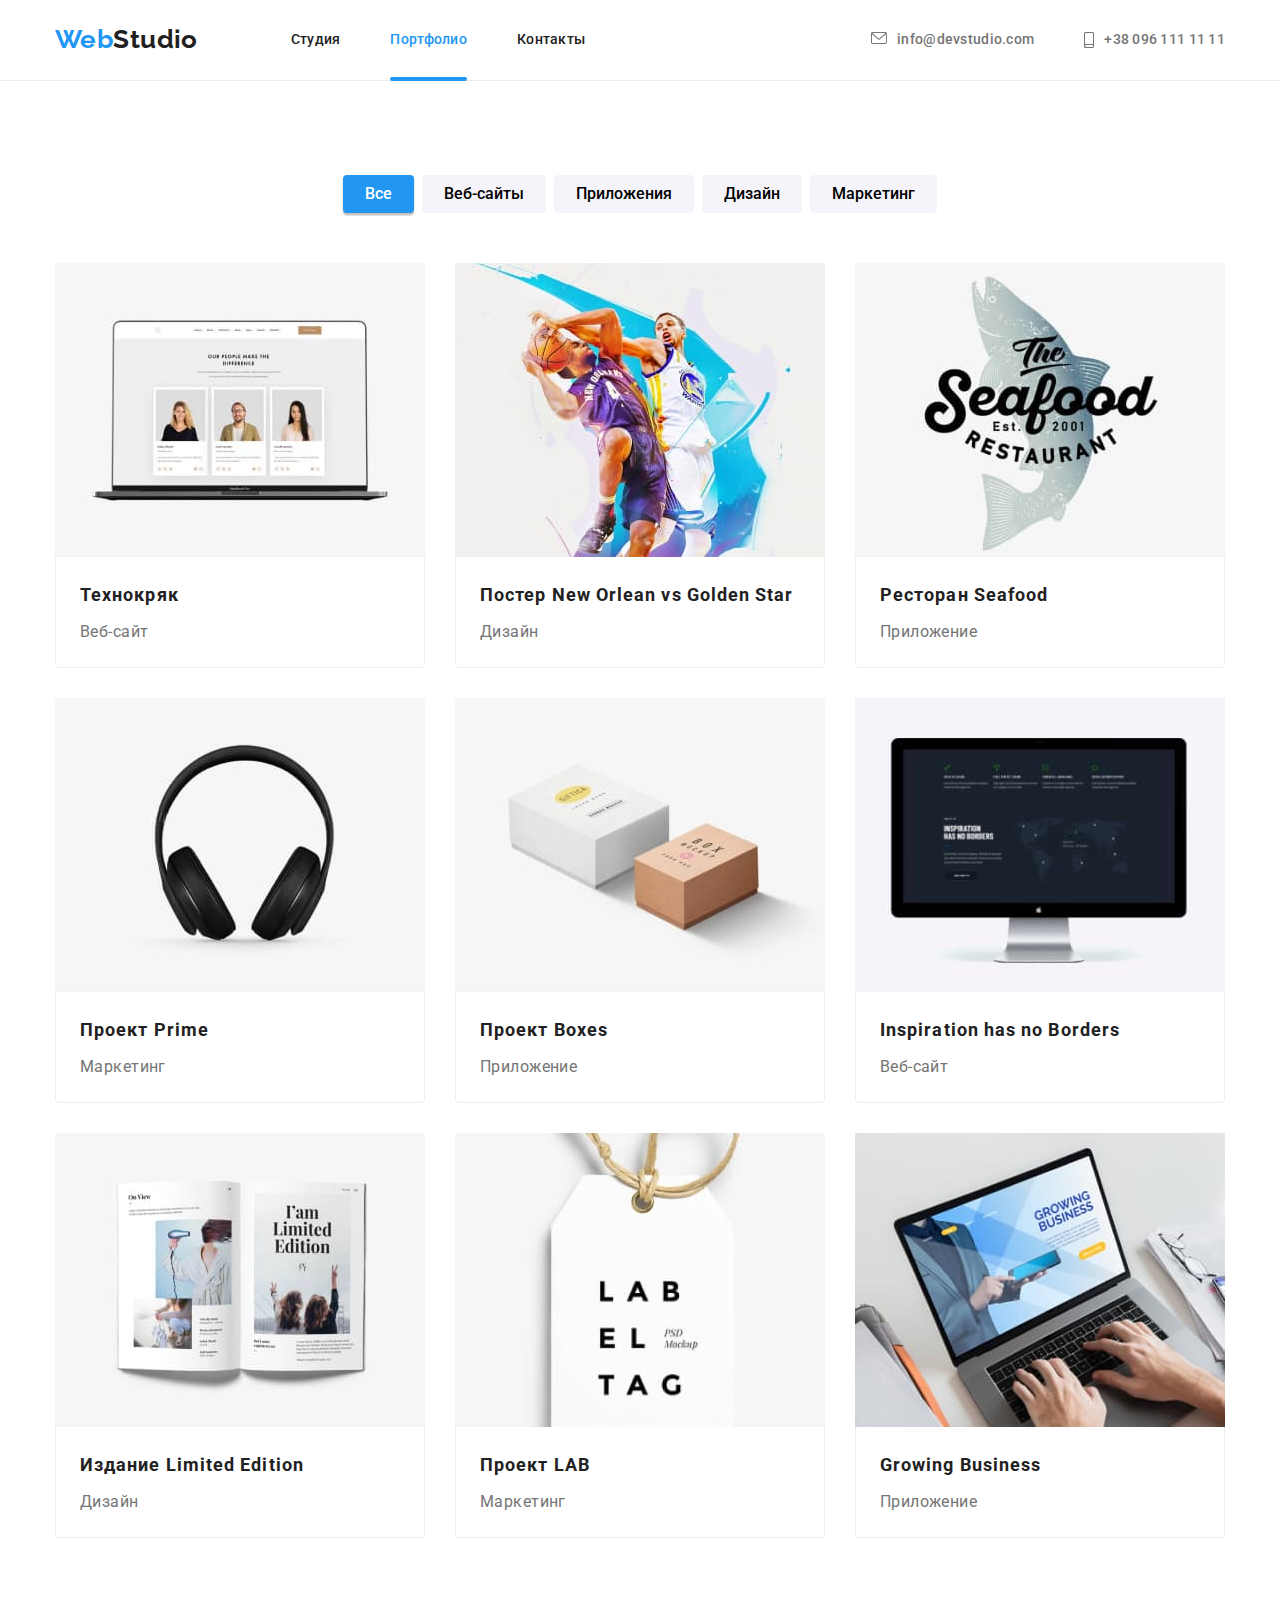
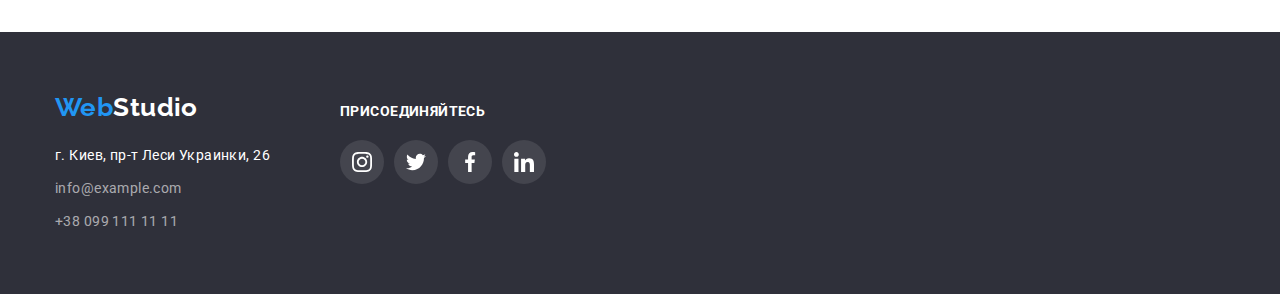
==== portfolio.html @ 127bb528 "initial commit" ====
<!DOCTYPE html>
<html lang="ru">
<head>
    <meta charset="UTF-8">
    <meta http-equiv="X-UA-Compatible" content="IE=edge">
    <meta name="viewport" content="width=device-width, initial-scale=1.0">
    <title>Портфолио</title>
    <link rel="shortcut icon" type="image/x-icon" href="./images/favicon.ico">
    <link rel="preconnect" href="https://fonts.googleapis.com">
    <link rel="preconnect" href="https://fonts.gstatic.com" crossorigin>
    <link href="https://fonts.googleapis.com/css2?family=Raleway:wght@700&family=Roboto:wght@400;500;700;900&display=swap" rel="stylesheet">
    <link rel="stylesheet" href="https://cdnjs.cloudflare.com/ajax/libs/modern-normalize/1.0.0/modern-normalize.min.css">    
    <link rel="stylesheet" href="css/styles.css">
</head>
<body>

    <header class="header">
        <div class="container">
            <nav class="site-nav">
                <a href="./index.html" class="logo">Web<span class="logo-header">Studio</span></a>
                <ul class="list">
                    <li class="list-item">
                        <a href="./index.html" class="link">Студия</a>
                    </li>
                    <li class="list-item">
                        <a href="./portfolio.html" class="link current">Портфолио</a>
                    </li>
                    <li class="list-item">
                        <a href="#contacts" class="link">Контакты</a>
                    </li>
                </ul>
            </nav>
            <ul class="contact-nav list">
                <li class="list-item">
                    <a href="mailto:info@devstudio.com" class="link">
                        <svg class="mail-icon" width=16 height=12>
                            <use href="./images/sprite.svg#icon-envelope"></use>
                        </svg>info@devstudio.com</a>
                </li>
                <li class="list-item">
                    <a href="tel:+380961111111" class="link">
                        <svg class="smartphone-icon" width=10 height=16>
                            <use href="./images/sprite.svg#icon-smartphone"></use>
                        </svg>+38 096 111 11 11</a>
                </li>
            </ul>
        </div>
    </header>

    <main>

        <h1 class="visually-hidden">Портфолио Веб-студии</h1>
        <section class="portfolio section">
            <div class="container">
                <h2 class="visually-hidden">Фильтр</h2>
                <ul class="filter-list">
                    <li class="item"><button type="button" class="filter-button filter-active">Все</button></li>
                    <li class="item"><button type="button" class="filter-button">Веб-сайты</button></li>
                    <li class="item"><button type="button" class="filter-button">Приложения</button></li>
                    <li class="item"><button type="button" class="filter-button">Дизайн</button></li>
                    <li class="item"><button type="button" class="filter-button">Маркетинг</button></li>
                </ul>
                <h2 class="visually-hidden">Примеры реализованных проектов</h2>
                <ul class="portfolio list">
                    <li class="item">
                        <div class="frame">
                            <img src="./images/technokryak.jpg" alt="Екран отображающий Веб-сайт" width="370">
                            <div class="overlay">
                                <p class="img-text">Технокряк это современная площадка распространения коронавируса. Компании используют эту
                                    платформу для цифрового
                                    шпионажа и атак на защищённые сервера конкурентов.</p>
                            </div>
                        </div>
                        <div class="card">
                            <h3 class="title">Технокряк</h3>
                            <p class="description">Веб-сайт</p>
                        </div>
                    </li>
                    <li class="item">
                        <div class="frame">
                            <img src="./images/poster.jpg" alt="Постер с баскетболистами" width="370">
                            <div class="overlay">
                                <p class="img-text">Lorem ipsum dolor sit amet consectetur adipisicing elit. Maiores praesentium veniam quaerat assumenda consectetur mollitia, architecto incidunt, beatae deserunt alias sapiente labore expedita.</p>
                            </div>
                        </div>
                        <div class="card">
                            <h3 class="title">Постер New Orlean vs Golden Star</h3>
                            <p class="description">Дизайн</p>
                        </div>
                    </li>
                    <li class="item">
                        <div class="frame">
                            <img src="./images/seafood.jpg" alt="Логотип ресторана" width="370">
                            <div class="overlay">
                                <p class="img-text">Lorem ipsum dolor sit amet consectetur adipisicing elit. Maiores praesentium veniam quaerat
                                    assumenda consectetur mollitia, architecto incidunt, beatae deserunt alias sapiente labore expedita.</p>
                            </div>
                        </div>
                        <div class="card">
                            <h3 class="title">Ресторан Seafood</h3>
                            <p class="description">Приложение</p>
                        </div>
                    </li>
                    <li class="item">
                        <div class="frame">
                            <img src="./images/primeproject.jpg" alt="Логотип проекта" width="370">
                            <div class="overlay">
                                <p class="img-text">Lorem ipsum dolor sit amet consectetur adipisicing elit. Maiores praesentium veniam quaerat
                                    assumenda consectetur mollitia, architecto incidunt, beatae deserunt alias sapiente labore expedita.</p>
                            </div>
                        </div>
                        <div class="card">
                            <h3 class="title">Проект Prime</h3>
                            <p class="description">Маркетинг</p>
                        </div>
                    </li>
                    <li class="item">
                        <div class="frame">
                            <img src="./images/boxes.jpg" alt="Коробки" width="370">
                            <div class="overlay">
                                <p class="img-text">Lorem ipsum dolor sit amet consectetur adipisicing elit. Maiores praesentium veniam quaerat
                                    assumenda consectetur mollitia, architecto incidunt, beatae deserunt alias sapiente labore expedita.</p>
                            </div>
                        </div>
                        <div class="card">
                            <h3 class="title">Проект Boxes</h3>
                            <p class="description">Приложение</p>
                        </div>
                    </li>
                    <li class="item">
                        <div class="frame">
                            <img src="./images/inspiration.jpg" alt="Екран отображающий Веб-сайт" width="370">
                            <div class="overlay">
                                <p class="img-text">Lorem ipsum dolor sit amet consectetur adipisicing elit. Maiores praesentium veniam quaerat
                                    assumenda consectetur mollitia, architecto incidunt, beatae deserunt alias sapiente labore expedita.</p>
                            </div>
                        </div>
                        <div class="card">
                            <h3 class="title">Inspiration has no Borders</h3>
                            <p class="description">Веб-сайт</p>
                        </div>
                    </li>
                    <li class="item">
                        <div class="frame">
                            <img src="./images/limited.jpg" alt="Пример издания" width="370">
                            <div class="overlay">
                                <p class="img-text">Lorem ipsum dolor sit amet consectetur adipisicing elit. Maiores praesentium veniam quaerat
                                    assumenda consectetur mollitia, architecto incidunt, beatae deserunt alias sapiente labore expedita.</p>
                            </div>
                        </div>
                        <div class="card">
                            <h3 class="title">Издание Limited Edition</h3>
                            <p class="description">Дизайн</p>
                        </div>
                    </li>
                    <li class="item">
                        <div class="frame">
                            <img src="./images/lab.jpg" alt="Логотип проекта" width="370">
                            <div class="overlay">
                                <p class="img-text">Lorem ipsum dolor sit amet consectetur adipisicing elit. Maiores praesentium veniam quaerat
                                    assumenda consectetur mollitia, architecto incidunt, beatae deserunt alias sapiente labore expedita.</p>
                            </div>
                        </div>
                        <div class="card">
                            <h3 class="title">Проект LAB</h3>
                            <p class="description">Маркетинг</p>
                        </div>
                    </li>
                    <li class="item">
                        <div class="frame">
                            <img src="./images/growingbussines.jpg" alt="Приложение на экране" width="370">
                            <div class="overlay">
                                <p class="img-text">Lorem ipsum dolor sit amet consectetur adipisicing elit. Maiores praesentium veniam quaerat
                                    assumenda consectetur mollitia, architecto incidunt, beatae deserunt alias sapiente labore expedita.</p>
                            </div>
                        </div>
                        <div class="card">
                            <h3 class="title">Growing Business</h3>
                            <p class="description">Приложение</p>
                        </div>
                    </li>
                </ul>
            </div>
        </section>
    </main>

    <footer class="footer section">
        <div class="container">
            <div>
                <a href="./index.html" class="logo">Web<span class="logo-footer">Studio</span></a>
                <address class="contacts" id="contacts">
                    <ul class="list">
                        <li class="item"><a href="https://goo.gl/maps/2jHSUd7QNSbVqYPo9" class="text current">г. Киев, пр-т
                                Леси Украинки, 26</a></li>
                        <li class="item"><a href="mailto:info@example.com" class="text">info@example.com</a></li>
                        <li class="item"><a href="tel:+380991111111" class="text">+38 099 111 11 11</a></li>
                    </ul>
                </address>
            </div>
            <div>
                <h2 class="footer-header">ПРИСОЕДИНЯЙТЕСЬ</h2>
                <ul class="social-list list">
                    <li class="social-item">
                        <a class="social-link" href="#">
                            <svg class="instagram-icon" width="20px" height="20px">
                                <use href="./images/sprite.svg#icon-instagram" />
                            </svg>
                        </a>
                    </li>
                    <li class="social-item">
                        <a class="social-link" href="#">
                            <svg class="twitter-icon" width="20px" height="20px">
                                <use href="./images/sprite.svg#icon-twitter" />
                            </svg>
                        </a>
                    </li>
                    <li class="social-item">
                        <a class="social-link" href="#">
                            <svg class="facebook-icon" width="20px" height="20px">
                                <use href="./images/sprite.svg#icon-facebook" />
                            </svg>
                        </a>
                    </li>
                    <li class="social-item">
                        <a class="social-link" href="#">
                            <svg class="linkedin-icon" width="20px" height="20px">
                                <use href="./images/sprite.svg#icon-linkedin" />
                            </svg>
                        </a>
                    </li>
                </ul>
            </div>
        </div>
    </footer>

</body>
</html>
---- css/styles.css ----
/* Добавление переменных */
:root {
  --main-text-color: #212121;
  --secondary-text-color: #757575;
  --accent-text-color: #2196f3;
  --secondary-backgroung: #2f303a;
  --main-backgroung: #ffffff;
  --light-background: #f5f4fa;
  --light-icons: #afb1b8;
}

/* ----------------------- */

/* Описание общих правил */

p,
h1,
h2,
h3,
h4,
h5,
h6 {
  margin: 0;
}

ul,
ol {
  margin: 0;
  padding: 0;
}

button {
  cursor: pointer;
}

img {
  display: block;
  max-width: 100%;
  height: auto;
}

body {
  background-color: var(--main-backgroung);
  color: var(--main-text-color);
  font-family: 'Roboto', sans-serif;
  font-weight: 400;
  font-size: 14px;
  line-height: 1.71;
  letter-spacing: 0.03em;
}

button {
  font-family: inherit;
}

.list {
  list-style-type: none;
}

.visually-hidden {
  position: absolute;
  width: 1px;
  height: 1px;
  margin: -1px;
  padding: 0;
  overflow: hidden;
  border: 0;
  clip: rect(0 0 0 0);
}

.section {
  padding: 94px 0;
}

.container {
  width: 1200px;
  padding-left: 15px;
  padding-right: 15px;
  margin: 0 auto;
  /* outline: 2px solid red; */
}

/* ------------------------- */

/* Описание стилей хедера */

.header .container,
.site-nav,
.contact-nav {
  display: flex;
  align-items: center;
}

.header {
  border-bottom: 1px solid #ececec;
}

.header .logo {
  padding-top: 24px;
  padding-bottom: 25px;
  font-family: 'Raleway';
  font-weight: bold;
  font-size: 26px;
  line-height: 1.2;
  /* identical to box height */
  color: var(--accent-text-color);
  text-decoration: none;
  margin-right: 93px;
}

.logo-header {
  font-family: 'Raleway';
  color: var(--main-text-color);
}

.site-nav .list {
  display: flex;
}

.site-nav .list .link {
  display: block;
  padding-top: 32px;
  padding-bottom: 32px;
  font-weight: 500;
  font-size: 14px;
  line-height: 1.14;
  letter-spacing: 0.02em;
  color: var(--main-text-color);
  text-decoration: none;
  position: relative;
  transition: color 250ms cubic-bezier(0.4, 0, 0.2, 1);
}

.contact-nav {
  margin-left: auto;
}

.site-nav .list .list-item:not(:last-child),
.contact-nav .list-item:not(:last-child) {
  margin-right: 50px;
}

.contact-nav .list-item .link {
  display: flex;
  justify-content: center;
}

.contact-nav .list-item .link {
  padding-top: 32px;
  padding-bottom: 32px;
  font-weight: 500;
  font-size: 14px;
  line-height: 1.14;
  letter-spacing: 0.02em;
  color: var(--secondary-text-color);
  text-decoration: none;
  transition: color 250ms cubic-bezier(0.4, 0, 0.2, 1);
}

.mail-icon,
.smartphone-icon {
  margin-right: 10px;
  fill: currentColor;
}

.contact-nav .link:hover,
.contact-nav .link:focus,
.site-nav .link:hover,
.site-nav .link:focus {
  color: var(--accent-text-color);
}

.site-nav .link.current {
  color: var(--accent-text-color);
}

.site-nav .link.current::after {
  display: flex;
  content: '';
  position: absolute;
  border-radius: 2px;
  background: var(--accent-text-color);
  height: 4px;
  width: 100%;
  bottom: -1px;
  left: 0px;
}

/* --------------------------------- */

/* Описание стилей футера */

.footer .logo {
  font-family: 'Raleway';
  font-weight: bold;
  font-size: 26px;
  line-height: 1.2;
  color: var(--accent-text-color);
  text-decoration: none;
}

.footer .logo-footer {
  color: #ffffff;
  font-family: 'Raleway';
}

.footer {
  background-color: var(--secondary-backgroung);
  display: flex;
  padding: 60px 0px;
}

.footer .contacts .list {
  margin-top: 20px;
  font-style: normal;
}

.footer .contacts .list .text {
  text-decoration: none;
  font-weight: normal;
  font-size: 14px;
  line-height: 1.71;
  /* or 171% */
  color: rgba(255, 255, 255, 0.6);
  transition: color 250ms cubic-bezier(0.4, 0, 0.2, 1);
}

.footer .contacts .item:not(:last-child) {
  margin-bottom: 9px;
}

.footer .contacts .list .text:hover,
.footer .contacts .list .text:focus {
  color: var(--main-backgroung);
}

.footer .contacts .list .current {
  color: var(--main-backgroung);
}

.footer .contacts .list .item:hover,
.footer .contacts .list .item:focus,
.footer .contacts .list .item:hover,
.footer .contacts .list .item:focus {
  color: rgba(255, 255, 255, 0.6);
}

.footer .footer-header {
  font-weight: bold;
  font-size: 14px;
  line-height: 1.14;
  text-transform: uppercase;
  color: var(--main-backgroung);
  margin-left: 70px;
  margin-bottom: 20px;
}

.footer .container {
  display: flex;
  align-items: baseline;
}

.footer .social-list {
  display: flex;
  align-items: center;
  margin-left: 70px;
}

.footer .social-list .social-item {
  border-radius: 50%;
  align-items: center;
  display: flex;
  justify-content: center;
  background-color: rgba(255, 255, 255, 0.1);
}

.footer .social-list .social-item:not(:last-child) {
  margin-right: 10px;
}

.footer .social-list .social-item .social-link {
  display: block;
  height: 44px;
  width: 44px;
  padding: 12px 12px;
  color: var(--main-backgroung);
  border-radius: 50%;
  transition: background-color 250ms cubic-bezier(0.4, 0, 0.2, 1);
}

.footer .instagram-icon,
.footer .twitter-icon,
.footer .facebook-icon,
.footer .linkedin-icon {
  fill: currentColor;
}

.footer .social-list .social-item .social-link:hover,
.footer .social-list .social-item .social-link:focus {
  background-color: var(--accent-text-color);
  color: var(--main-backgroung);
  border-radius: 50%;
}
/* ----------------------------------------- */

/* Описание стилей секции герой */

.hero {
  background-color: var(--secondary-backgroung);
  background-image: linear-gradient(rgba(47, 48, 58, 0.4), rgba(47, 48, 58, 0.4)),
    url(../images/hero-bg.jpg);
  background-repeat: no-repeat;
  background-size: cover;
  max-width: 1600px;
  background-position: center;
  color: #ffffff;
  text-align: center;
  align-items: center;
  padding: 200px 0px;
  margin: 0 auto;
}

.hero-text {
  font-weight: 900;
  font-size: 44px;
  line-height: 1.36;
  /* or 136% */
  letter-spacing: 0.06em;
  text-transform: uppercase;
  margin: 0px auto 30px;
}

.hero-button {
  font-weight: bold;
  font-size: 16px;
  line-height: 1.87;
  letter-spacing: 0.06em;
  background: var(--accent-text-color);
  border: none;
  border-radius: 4px;
  color: inherit;
  padding: 10px 32px;
  transition: background-color 250ms cubic-bezier(0.4, 0, 0.2, 1);
}

.hero-button:hover,
.hero-button:focus {
  background-color: #188ce8;
  box-shadow: 0px 4px 4px 0px rgba(0, 0, 0, 0.15);
}

.backdrop {
  position: fixed;
  top: 0;
  width: 100vw;
  height: 100vh;
  background: rgba(0, 0, 0, 0.2);
  transition: opacity 500ms, visibility 500ms;
}

.backdrop.is-hidden .modal {
  transform: scale(0.5);
}

.modal {
  width: 528px;
  min-height: 581px;
  background-color: var(--main-backgroung);
  border-radius: 4px;
  position: absolute;
  top: 50%;
  left: 50%;
  transform: translate(-50%, -50%) scale(1);
  transition: transform 500ms;
}

.modal-close {
  width: 30px;
  height: 30px;
  border-radius: 50%;
  border: 1px solid rgba(0, 0, 0, 0.1);
  background-color: transparent;
  display: flex;
  align-items: center;
  justify-content: center;
  position: absolute;
  top: 8px;
  right: 8px;
}

.close-icon {
  fill: var(--main-text-color);
  width: 18px;
  height: 18px;
}

.is-hidden {
  opacity: 0.5;
  pointer-events: none;
  visibility: hidden;
}
/* -------------------------------------------------- */

/* Описание стилей секции особенностей */

.qualities .list {
  display: flex;
  margin: -15px;
}

.qualities .list .item {
  margin: 15px;
  width: calc((100% -120px) / 4);
}

.qualities .list .item .qualities-background {
  display: flex;
  justify-content: center;
  align-items: center;
  width: 270px;
  height: 120px;
  background-color: var(--light-background);
  border-radius: 4px;
  margin-bottom: 30px;
}

.qualities .list .item .title {
  margin-bottom: 10px;
  font-weight: bold;
  font-size: 14px;
  line-height: 1.14;
  text-transform: uppercase;
}

.qualities .list .item .text {
  font-size: 14px;
  line-height: 1.71;
  color: var(--secondary-text-color);
}

/* ---------------------------------- */

/* Описание стилей секции чем мы занимаемся */

.work {
  padding-top: 0px;
}

.work .header {
  margin-bottom: 50px;
  font-weight: bold;
  font-size: 36px;
  line-height: 1.16;
  text-align: center;
  border: none;
}

.work .list {
  display: flex;
}

.work .example:not(:last-child) {
  margin-right: 30px;
}

.work .list .example .thumb {
  position: relative;
  /* overflow: hidden; */
}

.work .list .example .thumb .label {
  color: var(--main-backgroung);
  font-weight: bold;
  font-size: 14px;
  line-height: 1.14;
  text-align: center;
  text-transform: uppercase;
  position: absolute;
  height: 70px;
  width: 100%;
  bottom: 0;
  left: 0;
  padding: 27px 0px;
  background-color: rgba(47, 48, 58, 0.8);
  color: #fff;
}

/* --------------------------------- */

/* Описание стилей секции наша команда */

.our-team {
  background-color: var(--light-background);
  align-items: center;
}

.our-team .header {
  margin-bottom: 50px;
  font-style: normal;
  font-weight: bold;
  font-size: 36px;
  line-height: 1.16;
  text-align: center;
  border: none;
}

.our-team .list {
  display: flex;
}

.our-team .list .item:not(:last-child) {
  margin-right: 30px;
}

.our-team .list .item {
  background-color: var(--main-backgroung);
  box-shadow: 0px 1px 3px rgba(0, 0, 0, 0.12), 0px 1px 1px rgba(0, 0, 0, 0.14),
    0px 2px 1px rgba(0, 0, 0, 0.2);
  border-radius: 0px 0px 4px 4px;
}

.our-team .list .item .title {
  margin-top: 30px;
  margin-bottom: 10px;
  font-weight: 500;
  font-size: 16px;
  line-height: 1.18;
  /* identical to box height */
  text-align: center;
}

.our-team .list .item .role {
  margin-bottom: 16px;
  font-size: 16px;
  line-height: 1.18;
  /* identical to box height */
  text-align: center;
  color: var(--secondary-text-color);
}

.our-team .list .item .social-links {
  display: flex;
  justify-content: center;
}

.our-team .list .item .social-links .social-list {
  display: flex;
  align-items: center;
  margin-bottom: 30px;
}

.our-team .list .item .social-links .social-list .social-item {
  border-radius: 50%;
  align-items: center;
  display: flex;
  justify-content: center;
}

.our-team .list .item .social-links .social-list .social-item:not(:last-child) {
  margin-right: 10px;
}

.our-team .list .item .social-links .social-list .social-item .social-link {
  display: block;
  height: 44px;
  width: 44px;
  padding: 12px 12px;
  color: var(--light-icons);
  border-radius: 50%;
  transition: background-color 250ms cubic-bezier(0.4, 0, 0.2, 1),
    color 250ms cubic-bezier(0.4, 0, 0.2, 1);
}

.instagram-icon,
.twitter-icon,
.facebook-icon,
.linkedin-icon {
  fill: currentColor;
}

.our-team .list .item .social-links .social-list .social-item .social-link:hover,
.our-team .list .item .social-links .social-list .social-item .social-link:focus {
  background-color: var(--accent-text-color);
  color: var(--main-backgroung);
}
/* ----------------------------------- */

/* Описание стилей секции клиентов */

.clients {
  text-align: center;
}

.clients-header {
  font-family: Roboto;
  font-weight: bold;
  font-size: 36px;
  line-height: 1.16;
  color: var(--main-text-color);
  margin-bottom: 50px;
}

.clients .clients-links .clients-list {
  display: flex;
  align-self: center;
}

.clients .clients-links .clients-link {
  padding: 16px 32px;
  width: 170px;
  height: 92px;
  display: block;
  color: var(--light-icons);
  border: 1px solid var(--light-icons);
  border-radius: 4px;
  transition: color 250ms cubic-bezier(0.4, 0, 0.2, 1),
    border-color 250ms cubic-bezier(0.4, 0, 0.2, 1);
}

.clients .clients-links .clients-item:not(:last-child) {
  margin-right: 30px;
}

.clients .clients-links .clients-link:hover,
.clients .clients-links .clients-link:focus {
  color: var(--accent-text-color);
  border-color: var(--accent-text-color);
}

.client-icon {
  fill: currentColor;
}

/* ----------------------------------------- */

/* Фильтр на странице портфолио */

.filter-list {
  display: flex;
  margin-bottom: 50px;
  justify-content: center;
  list-style-type: none;
}

.filter-list .item .filter-button {
  padding: 6px 22px;
  font-weight: 500;
  font-size: 16px;
  line-height: 1.62;
  text-align: center;
  background-color: var(--light-background);
  border-radius: 4px;
  border: none;
  transition: color 250ms cubic-bezier(0.4, 0, 0.2, 1),
    background-color 250ms cubic-bezier(0.4, 0, 0.2, 1),
    box-shadow 250ms cubic-bezier(0.4, 0, 0.2, 1);
}

.filter-list .item:not(:last-child) {
  margin-right: 8px;
}

.filter-list .item .filter-button:hover,
.filter-list .item .filter-button:focus {
  color: var(--main-backgroung);
  background-color: var(--accent-text-color);
  box-shadow: 0px 3px 1px rgba(0, 0, 0, 0.1), 0px 1px 2px rgba(0, 0, 0, 0.08),
    0px 2px 2px rgba(0, 0, 0, 0.12);
}

.filter-list .item .filter-active {
  color: var(--main-backgroung);
  background-color: var(--accent-text-color);
  box-shadow: 0px 3px 1px rgba(0, 0, 0, 0.1), 0px 1px 2px rgba(0, 0, 0, 0.08),
    0px 2px 2px rgba(0, 0, 0, 0.12);
}

/* Описание стилей секции портфолио */

.portfolio .list {
  display: flex;
  flex-wrap: wrap;
  margin: calc(-1 * 15px);
}

.portfolio .list .item {
  margin: 15px;
  background-color: var(--main-backgroung);
  border-radius: 0px 0px 4px 4px;
  flex-basis: calc((100% - 90px) / 3);
  transition: box-shadow 250ms cubic-bezier(0.4, 0, 0.2, 1);
  overflow: hidden;
}

.portfolio .list .item:hover,
.portfolio .list .item:focus {
  cursor: pointer;
  box-shadow: 0px 1px 1px rgba(0, 0, 0, 0.12), 0px 4px 4px rgba(0, 0, 0, 0.06),
    1px 4px 6px rgba(0, 0, 0, 0.16);
}

.portfolio .list .item:nth-child(3) {
  margin-right: 0;
}

.portfolio .list .card {
  padding: 20px 24px;
  border-radius: 0px 0px 4px 4px;
  border: 1px solid #eeeeee;
  border-top: 0;
}

.portfolio .list .item .title {
  font-weight: bold;
  font-size: 18px;
  line-height: 2;
  letter-spacing: 0.06em;
}

.portfolio .list .item .description {
  margin-top: 4px;
  font-size: 16px;
  line-height: 1.875;
  color: var(--secondary-text-color);
}

.portfolio .list .item .frame .overlay {
  padding: 63px 24px;
  transform: translateY(100%);
  transition: transform 250ms cubic-bezier(0.4, 0, 0.2, 1);
  left: 0;
  top: 0;
  position: absolute;
  width: 100%;
  height: 100%;
  background-color: rgba(33, 150, 243, 0.9);
}

.portfolio .list .item:hover .overlay,
.portfolio .list .item:focus .overlay {
  transform: translateY(0%);
}

.portfolio .list .item .frame {
  position: relative;
  overflow: hidden;
}

.portfolio .list .item .frame .overlay .img-text {
  font-size: 18px;
  font-style: normal;
  line-height: 1.55;
  /* or 156% */
  color: var(--main-backgroung);
}

/* ----------------------------------- */
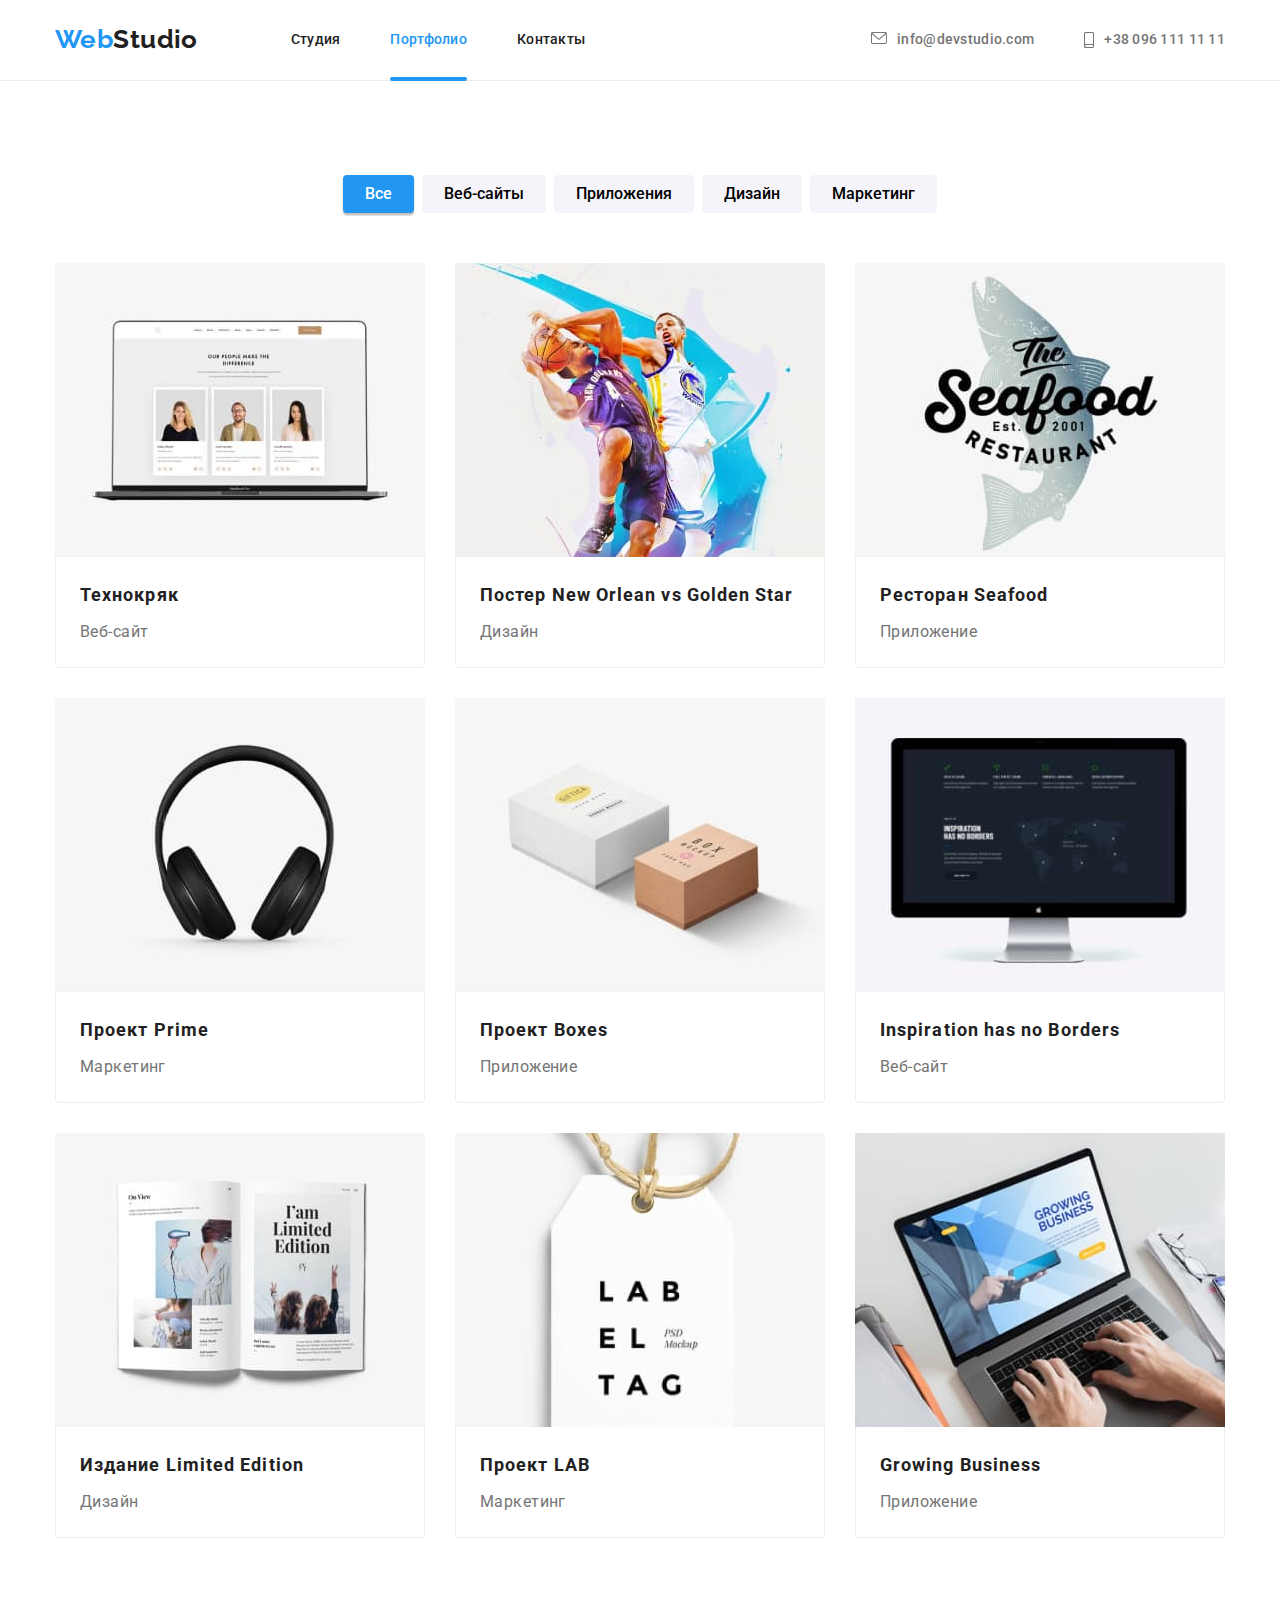
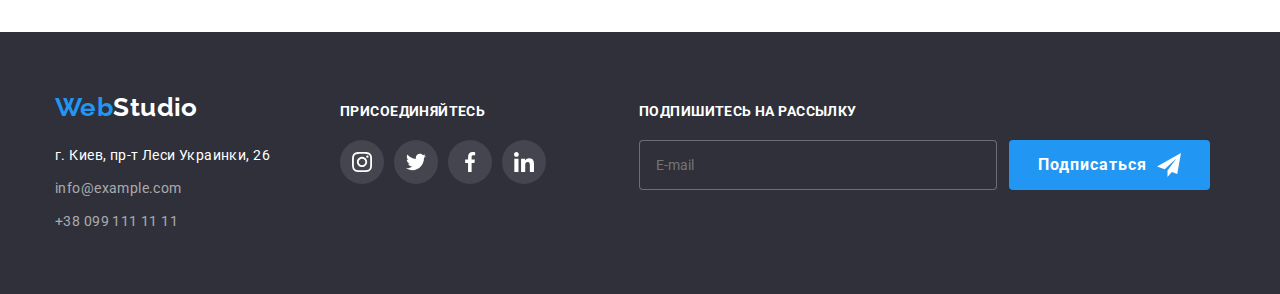
==== commit 4f2de7b6: "added footer subscription" ====
--- a/portfolio.html
+++ b/portfolio.html
@@ -230,6 +230,17 @@
                     </li>
                 </ul>
             </div>
+            <div>
+                <h2 class="subscription">Подпишитесь на рассылку</h2>
+                <label class="label">
+                    <input class="email" type="text" name="email" placeholder="E-mail" />
+                    <button class="button">Подписаться
+                        <svg class="send-icon" width="24px" height=24px>
+                            <use href="./images/sprite.svg#icon-send"></use>
+                        </svg>
+                    </button>
+                </label>
+            </div>
         </div>
     </footer>
 
--- a/css/styles.css
+++ b/css/styles.css
@@ -301,6 +301,54 @@
   color: var(--main-backgroung);
   border-radius: 50%;
 }
+
+.footer .subscription {
+  font-weight: bold;
+  font-size: 14px;
+  line-height: 1.14;
+  text-transform: uppercase;
+  color: var(--main-backgroung);
+  margin-bottom: 20px;
+  margin-left: 93px;
+}
+
+.footer .label {
+  display: flex;
+}
+
+.footer .label .email {
+  padding: 15px 16px;
+  margin-right: 12px;
+  margin-left: 93px;
+  width: 358px;
+  border: 1px solid rgba(255, 255, 255, 0.3);
+  border-radius: 4px;
+  outline: none;
+  background-color: var(--secondary-backgroung);
+  color: var(--main-backgroung);
+}
+
+.footer .label .button {
+  font-weight: bold;
+  font-size: 16px;
+  line-height: 1.87;
+  letter-spacing: 0.06em;
+  background: var(--accent-text-color);
+  border: none;
+  border-radius: 4px;
+  color: inherit;
+  padding: 10px 29px;
+  transition: background-color 250ms cubic-bezier(0.4, 0, 0.2, 1);
+  display: flex;
+  align-items: center;
+  text-align: center;
+  color: var(--main-backgroung);
+}
+
+.footer .label .send-icon {
+  margin-left: 10px;
+  fill: var(--main-backgroung);
+}
 /* ----------------------------------------- */
 
 /* Описание стилей секции герой */
@@ -367,14 +415,31 @@
   min-height: 581px;
   background-color: var(--main-backgroung);
   border-radius: 4px;
+  box-shadow: 0px 1px 3px rgba(0, 0, 0, 0.12), 0px 1px 1px rgba(0, 0, 0, 0.14),
+    0px 2px 1px rgba(0, 0, 0, 0.2);
   position: absolute;
   top: 50%;
   left: 50%;
   transform: translate(-50%, -50%) scale(1);
   transition: transform 500ms;
-}
-
-.modal-close {
+  padding: 40px;
+  text-align: center;
+}
+
+.modal .form .header {
+  font-weight: bold;
+  font-size: 20px;
+  line-height: 1.15;
+  color: var(--main-text-color);
+  border: none;
+  margin-bottom: 12px;
+}
+
+.modal .form {
+}
+
+.modal .modal-close {
+  padding: 6px;
   width: 30px;
   height: 30px;
   border-radius: 50%;
@@ -386,18 +451,129 @@
   position: absolute;
   top: 8px;
   right: 8px;
-}
-
-.close-icon {
-  fill: var(--main-text-color);
-  width: 18px;
-  height: 18px;
+  transition: border-color 250ms cubic-bezier(0.4, 0, 0.2, 1),
+    fill 250ms cubic-bezier(0.4, 0, 0.2, 1);
+}
+
+.modal .modal-close:hover,
+.modal .modal-close:focus,
+.modal .close-icon:hover,
+.modal .close-icon:focus {
+  border-color: var(--accent-text-color);
+  fill: var(--accent-text-color);
 }
 
 .is-hidden {
   opacity: 0.5;
   pointer-events: none;
   visibility: hidden;
+}
+
+.modal .form .field .label {
+  font-size: 12px;
+  line-height: 1.16;
+  letter-spacing: 0.01em;
+  color: var(--secondary-text-color);
+  margin-bottom: 4px;
+  display: flex;
+}
+
+.modal .form .field {
+  position: relative;
+  display: block;
+}
+
+.modal .form .field .modal-icon {
+  display: inline-block;
+  position: absolute;
+  top: 11px;
+  left: 12px;
+  transform: translateY(95%);
+}
+
+.modal .form .field input:focus {
+  border-color: var(--accent-text-color);
+  outline: none;
+}
+
+.modal .form .field textarea:focus {
+  border-color: var(--accent-text-color);
+  outline: none;
+}
+
+.modal .form .field input:focus ~ .modal-icon {
+  fill: var(--accent-text-color);
+}
+
+.modal .form .field textarea {
+  border-radius: 4px;
+  border: 1px solid rgba(33, 33, 33, 0.2);
+  margin-bottom: 20px;
+  display: inline-block;
+  position: relative;
+  padding: 12px 16px;
+  height: 120px;
+  width: 100%;
+  resize: none;
+}
+
+.modal .form .field input {
+  height: 40px;
+  width: 100%;
+  margin-bottom: 10px;
+  border: 1px solid rgba(33, 33, 33, 0.2);
+  border-radius: 4px;
+  position: relative;
+  padding-top: 12px;
+  padding-right: 12px;
+  padding-bottom: 12px;
+  padding-left: 42px;
+}
+
+.modal .form .checkbox-label {
+  display: inline-flex;
+  align-items: center;
+  color: var(--secondary-text-color);
+}
+
+.modal .form .checkbox-label .check-icon {
+  margin-right: 7px;
+  fill: none;
+  border: 2px solid var(--main-text-color);
+  border-radius: 2px;
+  transition: border-color 250ms cubic-bezier(0.4, 0, 0.2, 1),
+    background-color 250ms cubic-bezier(0.4, 0, 0.2, 1), fill 250ms cubic-bezier(0.4, 0, 0.2, 1);
+}
+
+.modal .form .checkbox-label .checkbox:checked ~ .check-icon {
+  border: transparent;
+  fill: var(--main-backgroung);
+  background-color: var(--accent-text-color);
+}
+
+.modal .form .agreementlink {
+  color: var(--accent-text-color);
+}
+
+.modal .form .button {
+  margin-top: 30px;
+  font-weight: bold;
+  font-size: 16px;
+  line-height: 1.87;
+  letter-spacing: 0.06em;
+  background: var(--accent-text-color);
+  border: none;
+  border-radius: 4px;
+  color: var(--main-backgroung);
+  padding: 10px 55px;
+  transition: background-color 250ms cubic-bezier(0.4, 0, 0.2, 1);
+  box-shadow: 0px 4px 4px 0px rgba(0, 0, 0, 0.15);
+}
+
+.modal .form .button:hover,
+.modal .form .button:focus {
+  background-color: #188ce8;
+  box-shadow: 0px 4px 4px 0px rgba(0, 0, 0, 0.15);
 }
 /* -------------------------------------------------- */
 
